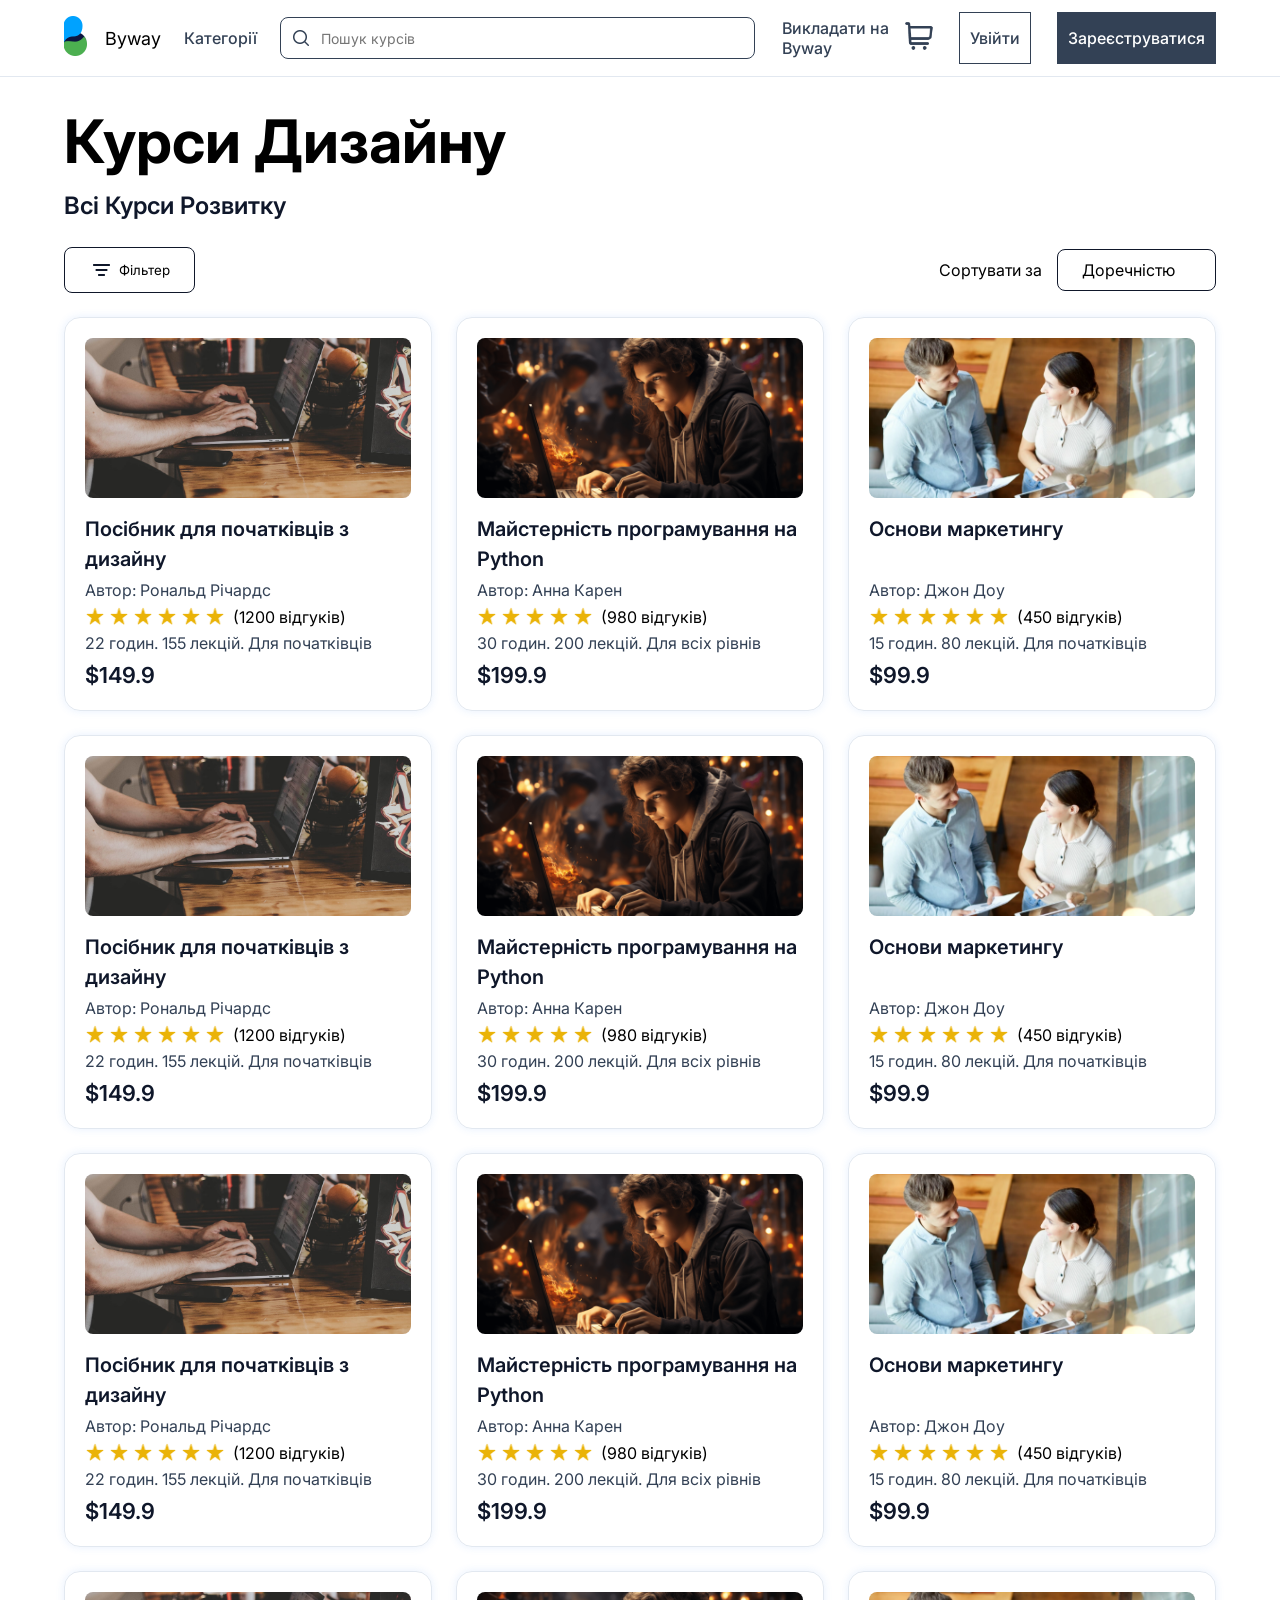
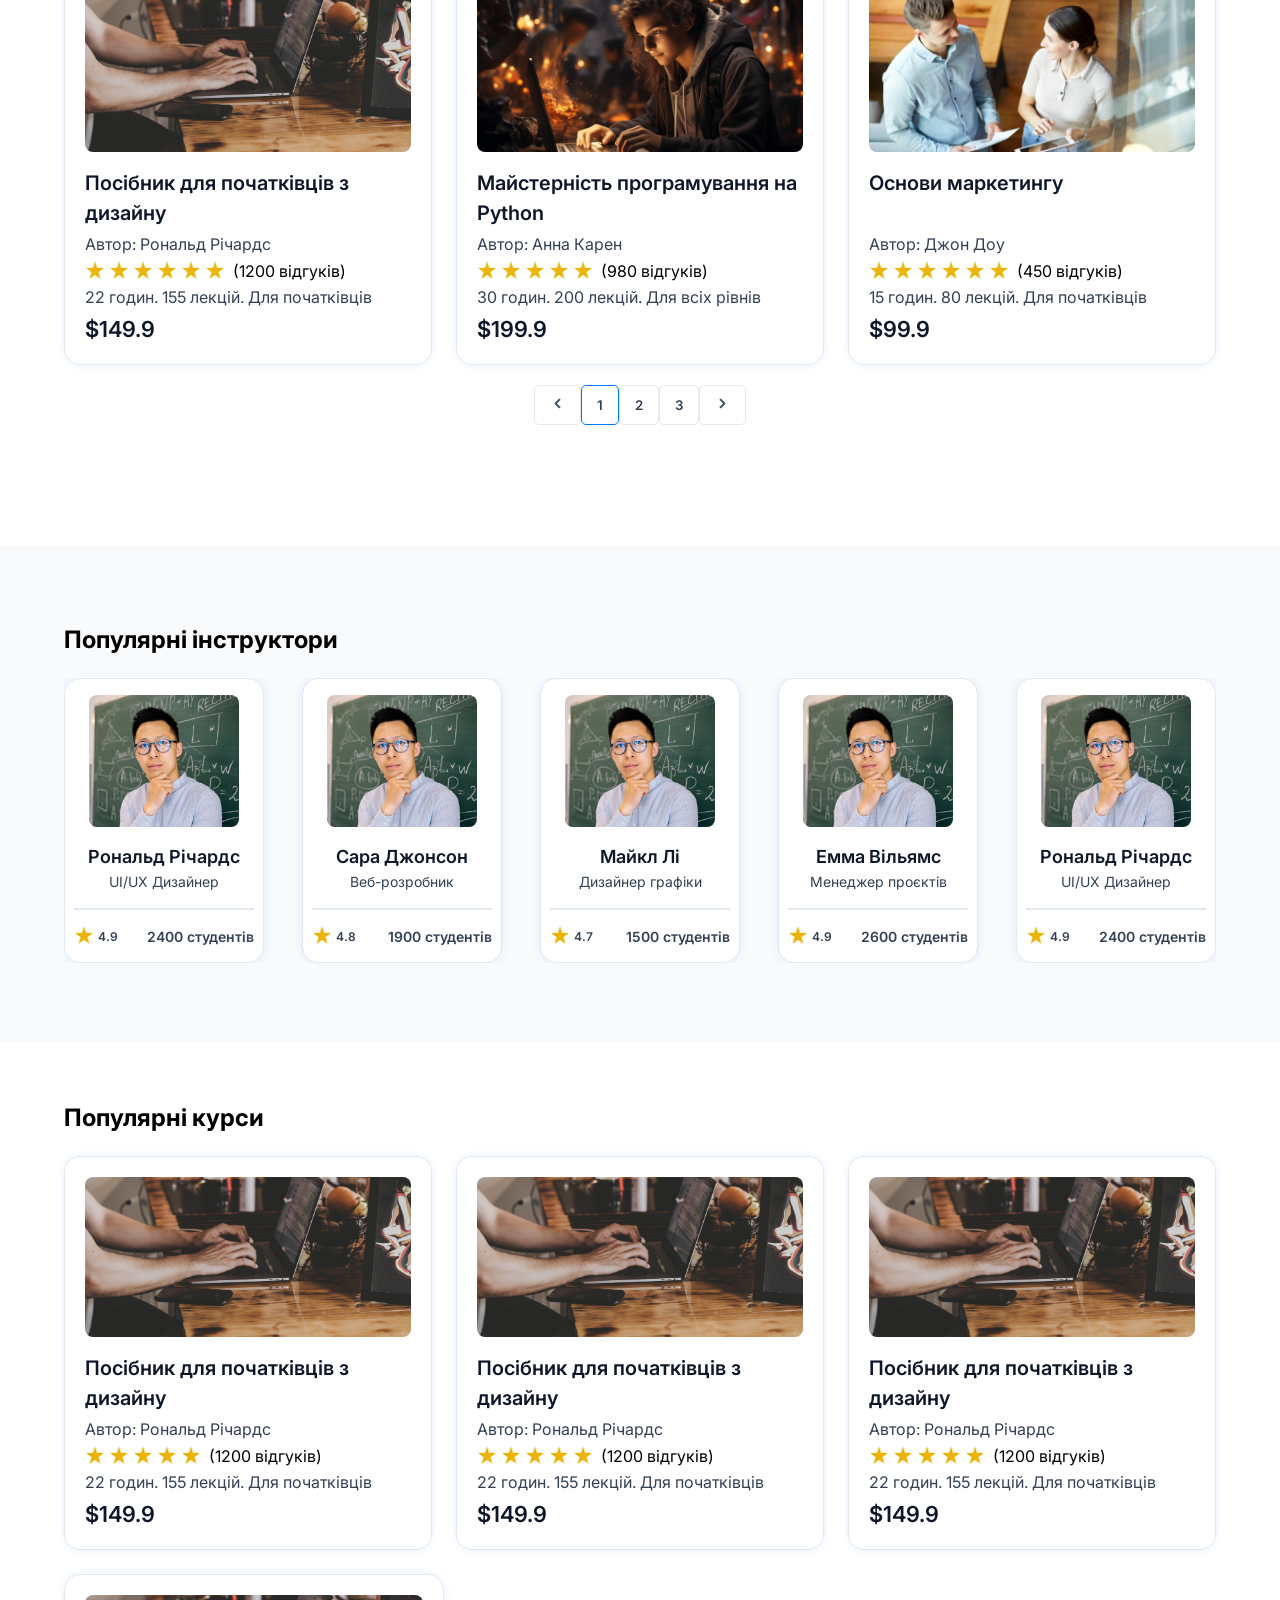
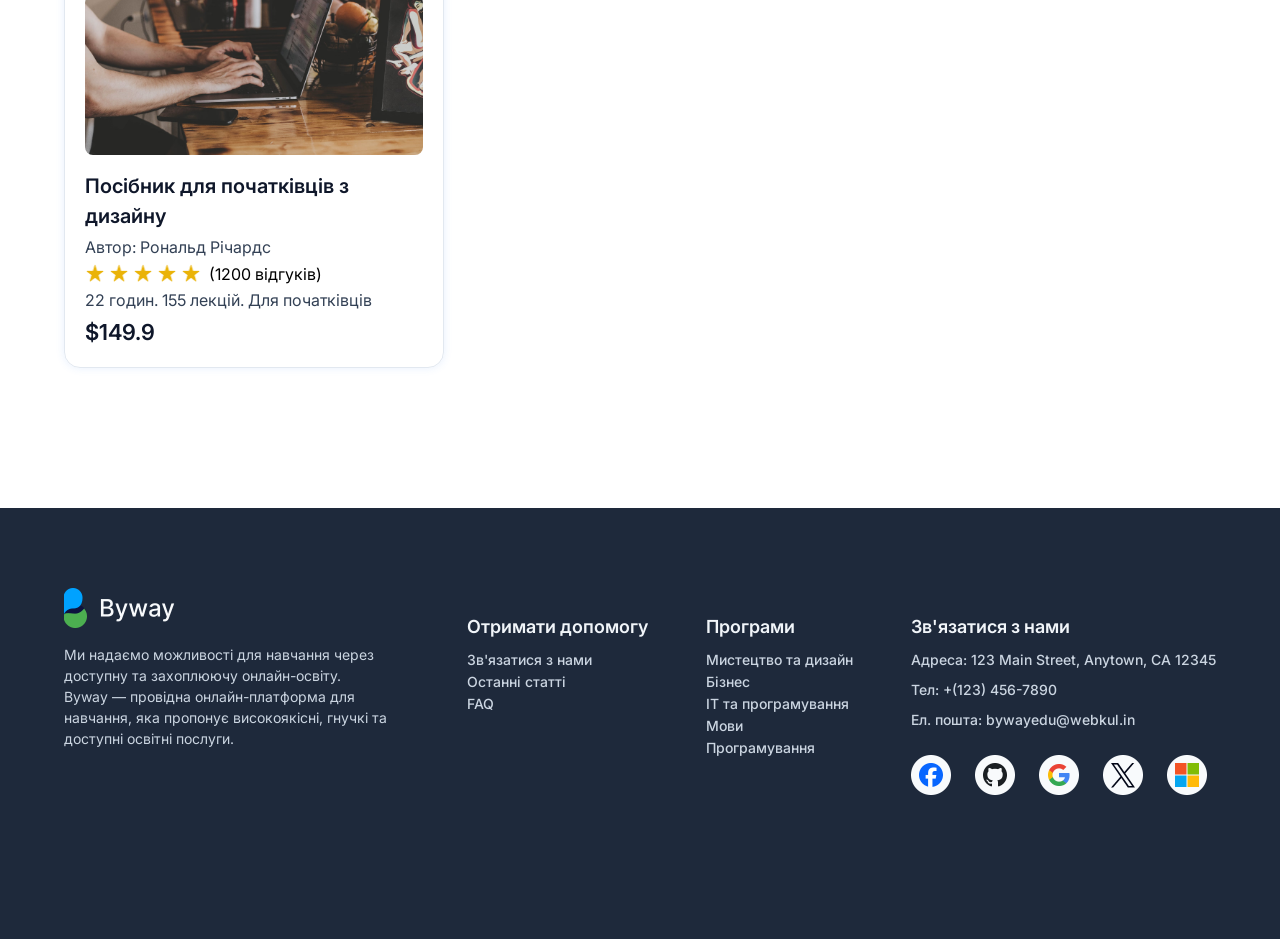
==== category.html @ a03c5f4c "Final" ====
<!DOCTYPE html>
<html lang="uk">
<head>
  <meta charset="UTF-8">
  <meta name="viewport" content="width=device-width, initial-scale=1.0">
  <meta http-equiv="X-UA-Compatible" content="IE=edge">
  <link rel="stylesheet" href="https://fonts.googleapis.com/css2?family=Inter:wght@400;500;600;700&display=swap">
  <link rel="stylesheet" href="style.css">
  <title>Категорії</title>
  <link rel="icon" href="favicon.ico" type="image/x-icon">
</head>
<body>
<header class="header">
  <div class="logo-section">
    <a href="index.html">
      <img class="logo" src="img/logo.png" alt="Логотип Byway">
    </a>
    <span class="brand-name">Byway</span>
  </div>
  <a href="category.html" class="categories-link">Категорії</a>
  <div class="search-bar">
    <img class="magnifying-glass" src="img/search.png" alt="Пошук">
    <form class="form-search" method="get">
      <input
              class="search-bar-input"
              type="text"
              name="query"
              placeholder="Пошук курсів"
              aria-label="Пошук курсів">
    </form>
  </div>
  <div class="group">
    <button class="search-btn" aria-label="Відкрити пошук">
      <img class="search-btn-img" src="img/search.png" alt="Пошук">
    </button>
    <button class="burger-menu" aria-label="Відкрити меню">&#9776;</button>
    <nav class="nav-menu">
      <a href="category.html" class="categories-link">Категорії</a>
      <span class="teach-link">Викладати на Byway</span>
      <div class="user-actions">
        <a class="cart-link">
          <img class="cart-icon" src="img/cart.png" alt="Іконка кошика">
        </a>
        <button class="login-btn" id="logInButton">Увійти</button>
        <button class="signup-btn" id="signUpButton">Зареєструватися</button>
      </div>
    </nav>
  </div>
</header>
<div class="main-container">
  <section class="courses">
    <h1 class="banner-title">Курси Дизайну</h1>
    <h4 class="courses-title">Всі Курси Розвитку</h4>
    <div class="control">
      <button class="filter-button">
        <img src="img/filter.png" alt="Фільтер">
        <span class="curses-button-text">Фільтер</span>
      </button>
      <div class="sort">
        <span class="sort-text">Сортувати за</span>
        <select class="sort-select">
          <option value="relevance">Доречністю</option>
          <option value="price">Ціна</option>
          <option value="popularity">Популярністю</option>
          <option value="rating">Рейтинг</option>
        </select>
      </div>
    </div>
    <div class="courses-block">
      <div class="filter-list filter-list-wrapper hidden">
        <div class="filter-card">
          <button class="filter-card-button">
            <span class="filter-card-text">Рейтинг</span>
            <img src="img/down-chevron.png" alt="стрілка вниз">
          </button>
          <div class="filter-info hidden">
            <div class="stars">
              <img class="star" src="img/star.png" alt="Зірка">
              <img class="star" src="img/star.png" alt="Зірка">
              <img class="star" src="img/star.png" alt="Зірка">
              <img class="star" src="img/star.png" alt="Зірка">
              <img class="star" src="img/star.png" alt="Зірка">
            </div>
            <div class="stars">
              <img class="star" src="img/star.png" alt="Зірка">
              <img class="star" src="img/star.png" alt="Зірка">
              <img class="star" src="img/star.png" alt="Зірка">
              <img class="star" src="img/star.png" alt="Зірка">
              <img class="star" src="img/gstar.png" alt="Зірка">
            </div>
            <div class="stars">
              <img class="star" src="img/star.png" alt="Зірка">
              <img class="star" src="img/star.png" alt="Зірка">
              <img class="star" src="img/star.png" alt="Зірка">
              <img class="star" src="img/gstar.png" alt="Зірка">
              <img class="star" src="img/gstar.png" alt="Зірка">
            </div>
            <div class="stars">
              <img class="star" src="img/star.png" alt="Зірка">
              <img class="star" src="img/star.png" alt="Зірка">
              <img class="star" src="img/gstar.png" alt="Зірка">
              <img class="star" src="img/gstar.png" alt="Зірка">
              <img class="star" src="img/gstar.png" alt="Зірка">
            </div>
            <div class="stars">
              <img class="star" src="img/star.png" alt="Зірка">
              <img class="star" src="img/gstar.png" alt="Зірка">
              <img class="star" src="img/gstar.png" alt="Зірка">
              <img class="star" src="img/gstar.png" alt="Зірка">
              <img class="star" src="img/gstar.png" alt="Зірка">
            </div>
          </div>
        </div>
        <div class="filter-card">
          <button class="filter-card-button">
            <span class="filter-card-text">Кількість лекцій</span>
            <img src="img/down-chevron.png" alt="стрілка вниз">
          </button>
          <div class="filter-info hidden">
            <div class="check-box">
              <input type="checkbox" id="checkbox1" value="1-10">
              <label for="checkbox1">1-10</label>
            </div>
            <div class="check-box">
              <input type="checkbox" id="checkbox2" value="10-15">
              <label for="checkbox2">10-15</label>
            </div>
            <div class="check-box hidden">
              <input type="checkbox" id="checkbox3" value="15-20">
              <label for="checkbox3">15-20</label>
            </div>
            <div class="check-box hidden">
              <input type="checkbox" id="checkbox4" value="20-25">
              <label class="checkbox-text" for="checkbox4">20-25</label>
            </div>
            <button class="see-more-button" aria-label="Переглянути більше лекцій">
              <span class="filter-card-text blue-text">Переглянути більше</span>
              <img src="img/bdown-chevron.png" alt="синя стрілка вниз">
            </button>
          </div>
        </div>
        <div class="filter-card">
          <button class="filter-card-button">
            <span class="filter-card-text">Ціна</span>
            <img src="img/down-chevron.png" alt="стрілка вниз">
          </button>
          <div class="filter-info hidden"></div>
        </div>
        <div class="filter-card">
          <button class="filter-card-button">
            <span class="filter-card-text">Категорія</span>
            <img src="img/down-chevron.png" alt="стрілка вниз">
          </button>
          <div class="filter-info hidden"></div>
        </div>
      </div>
      <div class="courses-pagination">
        <div class="courses-list"></div>
        <div class="pagination">

        </div>
      </div>

    </div>
  </section>
  <section class="top-instructors gray">
    <header class="top-instructors-header">
      <h2 class="top-instructors-title">Популярні інструктори</h2>
    </header>
    <div class="instructors-list"></div>
  </section>
  <section class="top-courses">
    <header class="top-courses-header">
      <h2 class="top-courses-title">Популярні курси</h2>
    </header>
    <div class="courses-list">
      <article class="course-card">
        <img class="course-image" src="img/courses.jpg" alt="Зображення курсу Beginner’s Guide to Design">
        <div class="course-details">
          <h3 class="course-title">Посібник для початківців з дизайну</h3>
          <p class="course-author">Автор: Рональд Річардс</p>
          <div class="course-rating">
            <div class="stars">
              <img class="star" src="img/star.png" alt="Зірка">
              <img class="star" src="img/star.png" alt="Зірка">
              <img class="star" src="img/star.png" alt="Зірка">
              <img class="star" src="img/star.png" alt="Зірка">
              <img class="star" src="img/star.png" alt="Зірка">
            </div>
            <span class="rating-info">(1200 відгуків)</span>
          </div>
          <p class="course-info">22 годин. 155 лекцій. Для початківців</p>
          <p class="course-price">$149.9</p>
        </div>
      </article>
      <article class="course-card">
        <img class="course-image" src="img/courses.jpg" alt="Зображення курсу Beginner’s Guide to Design">
        <div class="course-details">
          <h3 class="course-title">Посібник для початківців з дизайну</h3>
          <p class="course-author">Автор: Рональд Річардс</p>
          <div class="course-rating">
            <div class="stars">
              <img class="star" src="img/star.png" alt="Зірка">
              <img class="star" src="img/star.png" alt="Зірка">
              <img class="star" src="img/star.png" alt="Зірка">
              <img class="star" src="img/star.png" alt="Зірка">
              <img class="star" src="img/star.png" alt="Зірка">
            </div>
            <span class="rating-info">(1200 відгуків)</span>
          </div>
          <p class="course-info">22 годин. 155 лекцій. Для початківців</p>
          <p class="course-price">$149.9</p>
        </div>
      </article>
      <article class="course-card">
        <img class="course-image" src="img/courses.jpg" alt="Зображення курсу Beginner’s Guide to Design">
        <div class="course-details">
          <h3 class="course-title">Посібник для початківців з дизайну</h3>
          <p class="course-author">Автор: Рональд Річардс</p>
          <div class="course-rating">
            <div class="stars">
              <img class="star" src="img/star.png" alt="Зірка">
              <img class="star" src="img/star.png" alt="Зірка">
              <img class="star" src="img/star.png" alt="Зірка">
              <img class="star" src="img/star.png" alt="Зірка">
              <img class="star" src="img/star.png" alt="Зірка">
            </div>
            <span class="rating-info">(1200 відгуків)</span>
          </div>
          <p class="course-info">22 годин. 155 лекцій. Для початківців</p>
          <p class="course-price">$149.9</p>
        </div>
      </article>
      <article class="course-card">
        <img class="course-image" src="img/courses.jpg" alt="Зображення курсу Beginner’s Guide to Design">
        <div class="course-details">
          <h3 class="course-title">Посібник для початківців з дизайну</h3>
          <p class="course-author">Автор: Рональд Річардс</p>
          <div class="course-rating">
            <div class="stars">
              <img class="star" src="img/star.png" alt="Зірка">
              <img class="star" src="img/star.png" alt="Зірка">
              <img class="star" src="img/star.png" alt="Зірка">
              <img class="star" src="img/star.png" alt="Зірка">
              <img class="star" src="img/star.png" alt="Зірка">
            </div>
            <span class="rating-info">(1200 відгуків)</span>
          </div>
          <p class="course-info">22 годин. 155 лекцій. Для початківців</p>
          <p class="course-price">$149.9</p>
        </div>
      </article>
    </div>
  </section>
  <footer class="footer m1">
    <div class="footer-information">
      <div class="footer-byway">
        <img class="footer-logo" src="img/full-logo.png" alt="Логотип сайту">
        <p class="footer-byway-info">Ми надаємо можливості для навчання через доступну та захоплюючу онлайн-освіту.
          <br> Byway — провідна онлайн-платформа для навчання, яка пропонує високоякісні, гнучкі та доступні освітні послуги.</p>
      </div>
      <div class="footer-block">
        <h3 class="footer-title">Отримати допомогу</h3>
        <ul class="footer-info-list">
          <li><a class="footer-info" id="contactLink" style="cursor: pointer">Зв'язатися з нами</a></li>
          <li><a href="#" class="footer-info">Останні статті</a></li>
          <li><a href="#" class="footer-info">FAQ</a></li>
        </ul>
      </div>
      <div class="footer-block">
        <h3 class="footer-title">Програми</h3>
        <ul class="footer-info-list">
          <li><a href="#" class="footer-info">Мистецтво та дизайн</a></li>
          <li><a href="#" class="footer-info">Бізнес</a></li>
          <li><a href="#" class="footer-info">ІТ та програмування</a></li>
          <li><a href="#" class="footer-info">Мови</a></li>
          <li><a href="#" class="footer-info">Програмування</a></li>
        </ul>
      </div>
      <div class="footer-contactus">
        <div class="footer-block">
          <h3 class="footer-title">Зв'язатися з нами</h3>
          <p class="footer-info">Адреса: 123 Main Street, Anytown, CA 12345</p>
          <p class="footer-info">Тел: +(123) 456-7890</p>
          <p class="footer-info">Ел. пошта: <a href="mailto:bywayedu@webkul.in" class="footer-info">bywayedu@webkul.in</a></p>
        </div>
        <div class="footer-social">
          <img class="footer-social-logo" src="img/social-logo.png" alt="Іконки соціальних мереж">
        </div>
      </div>
    </div>
  </footer>
</div>
<div id="contactModal" class="modal">
  <div class="modal-content">
    <div class="modal-title">
      <h2>Зв'язатися з нами</h2>
      <span class="close" id="closeModal">&times;</span>
    </div>
    <form id="contactForm">
      <label for="name">Ім'я:</label>
      <input class="modal-input" type="text" id="name" name="name" required><br>

      <label for="email">Електронна адреса:</label>
      <input class="modal-input" type="email" id="email" name="email" required><br>

      <label for="message">Повідомлення:</label><br>
      <textarea class="modal-input" id="message" name="message" rows="4" required></textarea><br>

      <button type="submit">Відправити</button>
    </form>
  </div>
</div>
<div id="confirmationModal" class="modal">
  <div class="modal-content">
    <div class="modal-title">
      <h2>Ви впевнені, що хочете відправити?</h2>
      <span class="close" id="closeConfirmationModal">&times;</span>
    </div>
    <button id="confirmSend">Так</button>
    <button id="cancelSend">Ні</button>
  </div>
</div>
<div id="closeModalConfirm" class="modal">
  <div class="modal-content">
    <div class="modal-title">
      <h2>Ви впевнені, що хочете закрити це вікно?</h2>
      <span class="close" id="closeCloseModalConfirm">&times;</span>
    </div>
    <button id="confirmClose">Так</button>
    <button id="cancelClose">Ні</button>
  </div>
</div>
<script src="script.js"></script>
<script src="filter.js"></script>
<script src="jsonLoader.js"></script>
<script src="modal.js"></script>
</body>
</html>
---- style.css ----
:root {
    --default-font-family: 'Inter', -apple-system, BlinkMacSystemFont, "Segoe UI", Roboto,
    Ubuntu, "Helvetica Neue", Helvetica, Arial, "PingFang SC",
    "Hiragino Sans GB", "Microsoft Yahei UI", "Microsoft Yahei",
    "Source Han Sans CN", sans-serif;
    --viewport-width: 100vw;
}
* {
    font-family: var(--default-font-family);
}
*,
*::before,
*::after {
    margin: 0;
    padding: 0;
    box-sizing: border-box;
}
.main-container {
    margin: 77px auto 0 auto;
    background: #ffffff;
    display: flex;
    flex-direction: column;
    gap: 60px;
}
.header {
    top: 0;
    position: fixed;
    width: 100%;
    height: 77px;
    display: flex;
    align-items: center;
    padding: 12px 20px;
    background: rgba(255, 255, 255, 0.8);
    backdrop-filter: blur(10px);
    border-bottom: 1px solid #e2e8f0;
    z-index: 998;
}
.search-bar {
    display: none;
    align-items: center;
    gap: 10px;
    padding: 10px;
    border: 1px solid #334155;
    border-radius: 8px;
    flex-grow: 1;
    max-width: 1000px;
    margin-left: 3%;
}
.form-search {
    width: 100%;
}
.search-bar-input {
    width: 100%;
    border: none;
    outline: none;
    background: transparent;
    font-size: 14px;
    color: #334155;
}
.search-btn {
    display: block;
    width: 20px;
    height: 20px;
    border: none;
    cursor: pointer;
    background: transparent;
}
.search-btn-img {
    width: 24px;
    height: 24px;
}
.magnifying-glass {
    width: 20px;
    height: 20px;
}
.logo-section {
    display: flex;
    align-items: center;
    gap: 10px;
}
.logo {
    width: 31px;
    height: 40px;
}
.burger-menu {
    display: inline-block;
    font-size: 24px;
    background: none;
    border: none;
    cursor: pointer;
    color: #334155;
}
.nav-menu {
    display: none;
    flex-direction: column;
    position: absolute;
    top: 60px;
    right: 20px;
    padding: 10px;
    border: 1px solid #ddd;
    width: 290px;
    gap: 10px;
    background: transparent;
}
.nav-menu.active {
    display: flex;
    z-index: 1;
    background: #ffffff;
}
.categories-link, .teach-link, .login-btn, .signup-btn {
    font-size: 14px;
    font-weight: 500;
    color: #334155;
}
.teach-link {
    padding-bottom: 10px;
    border-bottom: 1px solid #e2e8f0;
    cursor: pointer;
}
.categories-link {
    display: none;
    cursor: pointer;
}
.nav-menu .categories-link {
    display: inline;
    font-size: 14px;
    font-weight: 500;
    color: #334155;
}
.user-actions {
    display: flex;
    align-items: center;
    gap: 10px;
    justify-content: center;
}
.cart-icon {
    width: 30px;
    height: 30px;
    cursor: pointer;
}
.login-btn, .signup-btn {
    padding: 15px 10px;
    cursor: pointer;
    text-align: center;
    border: 1px solid #334155;
}
.login-btn {
    background: #ffffff;
}
.signup-btn {
    background: #334155;
    color: #ffffff;
}
.group {
    display: flex;
    align-items: center;
    gap: 12px;
    margin-left: auto;
}
.banner {
    display: none;
}
.stats {
    width: 100%;
    padding: 40px 80px 40px 80px;
    background: #f8fafc;
}
.stat {
    display: flex;
    flex-direction: column;
    align-items: center;
    gap: 6px;
    width: 100%;
}
.stat-title {
    color: #0f172a;
    font-size: 32px;
    font-weight: 600;
    line-height: 42px;
}
.stat-info {
    color: #0f172a;
    font-size: 14px;
    line-height: 21px;
    text-align: center;
}
.line {
    width: 55px;
    border: 2px solid #E2E8F0;
    margin: 40px auto 40px auto;
}
.top-categories, .top-courses, .top-instructors, .top-comments {
    display: flex;
    flex-direction: column;
    gap: 24px;
    margin: 0 5% 0 5%;
}
.top-comments {
    margin: 0 0 0 0;
    padding: 80px 5% 80px 5%;
}
.top-categories-title, .top-instructors-title, .top-courses-title, .top-comments-title {
    display: flex;
    align-items: center;
    justify-content: space-between;
    width: 100%;
}
.top-categories-name {
    color: #0f172a;
    font-size: 24px;
    font-weight: 600;
    line-height: 34px;
}
.categories {
    display: flex;
    align-items: center;
    justify-content: space-between;
    flex-wrap: wrap;
    gap: 12px;
}
.see-all-button {
    width: auto;
    height: 24px;
    padding: 5px 0 0 0;
    color: #3b82f6;
    font-size: 14px;
    font-weight: 500;
    line-height: 22px;
    white-space: nowrap;
    background: white;
    border: none;
    cursor: pointer;
}
.category-card {
    display: flex;
    flex-direction: column;
    align-items: center;
    margin: 0 auto 20px auto;
    padding: 24px 93px 24px 93px;
    max-width: 300px;
    min-width: 160px;
    width: 280px;
    border: 1px solid #e2e8f0;
    border-radius: 16px;
    box-shadow: 0 0 8px 0 rgba(59, 130, 246, 0.12);
    transition: transform 0.3s ease, box-shadow 0.3s ease;
}
.category-card:hover {
    transform: translateY(-5px);
    box-shadow: 0 4px 15px rgba(59, 130, 246, 0.25);
}
.category {
    display: flex;
    flex-direction: column;
    align-items: center;
    gap: 10px;
    width: 100%;
}
.category-group {
    position: relative;
    width: 100px;
    height: 100px;
    z-index: 1;
}
.category-icon {
    position: relative;
    width: 40px;
    height: 40px;
    margin: 30px 0 0 30px;
    z-index: 2;
}
.category-circle {
    position: absolute;
    width: 100px;
    height: 100px;
    top: 0;
    background: #e0f2fe;
    border-radius: 100px;
    z-index: 1;
}
.category-title {
    color: #0f172a;
    font-size: 20px;
    font-weight: 600;
    line-height: 30px;
    white-space: nowrap;
}
.category-info {
    color: #334155;
    font-size: 16px;
    line-height: 26px;
    white-space: nowrap;
}
.course-card {
    flex: 1 1 300px;
    max-width: 380px;
    display: flex;
    flex-direction: column;
    align-items: center;
    width: 298px;
    padding: 16px;
    border: 1px solid #e2e8f0;
    border-radius: 16px;
    box-shadow: 0 0 8px 0 rgba(59, 130, 246, 0.12);
    margin: 0 auto 20px auto;
    transition: transform 0.3s ease, box-shadow 0.3s ease;
}
.course-card:hover {
    transform: translateY(-5px);
    box-shadow: 0 4px 15px rgba(59, 130, 246, 0.25);
}
.courses-list {
    display: flex;
    flex-wrap: wrap;
    justify-content: space-between;
    gap: 24px;
    margin: 0 auto;
    padding: 16px;
    max-width: 100%;
}

.course-image {
    width: 100%;
    height: auto;
    max-height: 160px;
    border-radius: 8px;
    object-fit: cover;
    margin-bottom: 16px;: ;
}
.course-details {
    display: flex;
    flex-direction: column;
    align-items: flex-start;
    gap: 6px;
    text-align: left;
    width: 100%;
}
.course-title {
    color: #0f172a;
    font-size: 18px;
    font-weight: 600;
    line-height: 1.5;
    white-space: normal;
    height: 3em;
}
.course-author {
    color: #334155;
    font-size: 14px;
    line-height: 21px;
}
.course-rating {
    display: flex;
    align-items: center;
    gap: 8px;
}
.stars {
    display: flex;
    gap: 4px;
}
.star {
    width: 20px;
    height: 20px;
}
.ratings-info {
    color: #334155;
    font-size: 12px;
    font-weight: 600;
    line-height: 15px;
}
.course-info {
    color: #334155;
    font-size: 14px;
    line-height: 21px;
}
.course-price {
    color: #0f172a;
    font-size: 20px;
    font-weight: 600;
    line-height: 30px;
}
.instructor-card {
    display: flex;
    flex-direction: column;
    align-items: center;
    flex: 1 1 300px;
    max-width: 200px;
    width: 212px;
    padding: 16px;
    border: 1px solid #e2e8f0;
    border-radius: 16px;
    box-shadow: 0 0 8px 0 rgba(59, 130, 246, 0.12);
    margin: 0 auto;
    transition: transform 0.3s ease, box-shadow 0.3s ease;
    background: #ffffff;
}
.instructor-card:hover {
    transform: translateY(-5px);
    box-shadow: 0 4px 15px rgba(59, 130, 246, 0.25);
}
.instructors-list {
    display: flex;
    flex-wrap: wrap;
    justify-content: space-between;
    gap: 62px;
    max-width: 100%;
    margin: 0 auto;
}
.instructor {
    display: flex;
    flex-direction: column;
    gap: 16px;
    align-items: center;
    width: 100%;
}
.instructor-img {
    width: 100%;
    height: auto;
    border-radius: 8px;
    max-height: 132px;
    object-fit: cover;
    object-position: top;
}
.instructor-info {
    display: flex;
    flex-direction: column;
    align-items: center;
    gap: 12px;
    width: 100%;
}
.instructor-title {
    display: flex;
    flex-direction: column;
    align-items: center;
}
.instructor-name {
    color: #0f172a;
    font-size: 16px;
    font-weight: 600;
    line-height: 24px;
    white-space: nowrap;
}
.instructor-role {
    color: #334155;
    font-size: 12px;
    line-height: 18px;
    white-space: nowrap;
}
.instructor-line {
    width: 100%;
    border: 1px solid #E2E8F0;
}

.instructors-rating {
    display: flex;
    align-items: center;
    justify-content: space-between;
    width: 100%;
}

.instructor-rating {
    display: flex;
    align-items: center;
    gap: 4px;
}

.instructor-students {
    color: #334155;
    font-size: 12px;
    font-weight: 600;
    line-height: 15px;
    white-space: nowrap;
}
.top-comments {
    padding-left: 0;
    padding-right: 0;
    position: relative;
    background: #f8fafc;
    overflow: hidden;
}
.comment-title {
    display: flex;
    justify-content: space-between;
}
.comments-title {
    margin-top: 16px;
    display: flex;
    gap: 24px;
}
.top-comments-name {
    width: 250px;
    font-size: 24px;
    font-weight: 600;
    line-height: 34px;
}
.comments-navigation {
    display: flex;
    gap: 24px;
    margin-top: 16px;
}
.comments-button-left, .comments-button-right {
    display: flex;
    align-items: center;
    justify-content: center;
    height: 40px;
    padding: 10px 20px 10px 20px;
    background: #94a3b8;
    border: none;
    border-radius: 8px;
    cursor: pointer;
}
.left-chevron {
    position: relative;
    width: 24px;
    height: 24px;
}
.right-chevron {
    position: relative;
    width: 24px;
    height: 24px;
}
.comment-header {
    padding: 0 5% 0 5%;
}
.comments-list {
    display: flex;
    align-items: flex-start;
    flex-wrap: nowrap;
    overflow-x: auto;
    scroll-behavior: smooth;
    gap: 16px;
    width: 100%;
}
.comments-list::-webkit-scrollbar {
    display: none;
}
.comment-card {
    display: flex;
    flex-direction: column;
    flex-wrap: nowrap;
    gap: 2px;
    width: 90%;
    max-width: 432px;
    flex-shrink: 0;
    padding: 24px 24px 24px 24px;
    border: 1px solid #e2e8f0;
    border-radius: 16px;
    box-shadow: 0 0 8px 0 rgba(59, 130, 246, 0.12);
    background: #ffffff;
}
.comment-card:first-child {
    margin-left: 5%;
}
.comment-card:last-child {
    margin-right: 5%;
}
.quotes {
    width: 48px;
    height: 48px;
}
.comment-text {
    width: 99%;
    max-width: 384px;
    height: auto;
    font-size: 16px;
    line-height: 26px;
}
.comment-info {
    display: flex;
    align-items: center;
    flex-wrap: nowrap;
    gap: 8px;
}
.customer-img {
    width: 60px;
    height: 60px;
    border-radius: 50%;
}
.customer-info {
    display: flex;
    flex-direction: column;
    flex-wrap: nowrap;
}
.customer-name {
    font-size: 18px;
    font-weight: 600;
    line-height: 29px;
    white-space: nowrap;
}
.customer-role {
    color: #334155;
    font-size: 14px;
    line-height: 21px;
    white-space: nowrap;
}
.last-banners {
    display: flex;
    align-items: center;
    flex-direction: column;
    flex-shrink: 0;
    gap: 60px;
    margin: 0 5% 0 5%;
}
.last-banner {
    width: 100%;
    display: flex;
    align-items: center;
    justify-content: center;
    flex-wrap: wrap;
}
.last-banner-img {
    margin: 5% auto 5% auto;
    width: 90vw;
    height: auto;
    max-height: 400px;
    object-fit: cover;
}
.last-banner-info {
    width: 90vw;
    display: flex;
    flex-direction: column;
    flex-wrap: nowrap;
    gap: 16px;
}
.reverse {
    flex-direction: column-reverse;
}
.last-banner-text {
    display: flex;
    flex-direction: column;
    flex-wrap: nowrap;
    gap: 8px;
}
.last-banner-button {
    display: flex;
    align-items: center;
    justify-content: center;
    flex-wrap: nowrap;
    flex-shrink: 0;
    gap: 6px;
    width: 90vw;
    max-width: 320px;
    height: 48px;
    padding: 10px 24px 10px 24px;
    cursor: pointer;
    background: #020617;
    border: none;
    border-radius: 8px;
}
.last-banner-button-text {
    color: #ffffff;
    font-size: 14px;
    font-weight: 500;
    line-height: 22px;
    white-space: nowrap;
}
.arrow-right {
    width: 24px;
    height: 24px;
}
.last-banner-title {
    font-size: 20px;
    font-weight: 600;
    line-height: 30px;
}
.last-banner-information {
    color: #1d2838;
    font-size: 16px;
    line-height: 26px;
}
.footer {
    background: #1e293b;
    overflow: hidden;
    padding: 80px 5% 140px 5%;
}
.footer-byway {
    display: flex;
    flex-direction: column;
    align-items: flex-start;
    justify-content: center;
    flex-wrap: nowrap;
    gap: 16px;
}
.footer-logo {
    width: 111px;
    height: 40px;
}
.footer-byway-info {
    color: #cbd5e1;
    font-size: 14px;
    line-height: 21px;
}
.footer-block {
    display: flex;
    flex-direction: column;
    align-items: flex-start;
    flex-wrap: nowrap;
    gap: 8px;
    margin-top: 24px;
}
.footer-title {
    color: #f1f5f9;
    font-size: 18px;
    font-weight: 600;
    line-height: 29px;
    white-space: nowrap;
}
.footer-info-list {
    list-style-type: none;
}
a {
    text-decoration: none;
}
.footer-info {
    color: #cbd5e1;
    font-size: 14px;
    font-weight: 500;
    line-height: 22px;
    white-space: nowrap;
}
.footer-contactus {
    display: flex;
    flex-direction: column;
    align-items: flex-start;
    flex-wrap: nowrap;
    gap: 24px;
}
.footer-social-logo {
    width: 296px;
    height: 40px;
}
.signup-img {
    display: none;
}
.registration-form {
    margin: auto 5% auto 5%;
    display: flex;
    flex-direction: column;
}
.form-title {
    display: flex;
    align-items: center;
    justify-content: center;
    color: #0f172a;
    font-weight: 600;
    line-height: 42px;
    margin-bottom: 20px;
    margin-top: 48px;
}
.form-group-title {
    color: #0f172a;
    font-size: 18px;
    font-weight: 600;
    line-height: 29px;
    margin-bottom: 5px;
    white-space: nowrap;
    width: 47%;
}
.form-input {
    display: flex;
    align-items: center;
    width: 100%;
    padding: 16px 16px 16px 16px;
    border: 1px solid #e2e8f0;
    border-radius: 8px;
}
.half {
    width: 47%;
}
.input-group {
    display: flex;
    justify-content: space-between;
}
.form-group {
    margin-bottom: 20px;
}
.submit-button {
    width: 183px;
    margin-bottom: 32px;
}
.social-start {
    display: flex;
    align-items: center;
    gap: 14px;
    margin-bottom: 24px;
}
.social-start-title {
    flex-shrink: 0;
    color: #94a3b8;
    font-size: 14px;
    line-height: 21px;
}
.social-options {
    display: flex;
    gap: 16px;
}
.social-option {
    width: 33%;
    border: 1px solid #b2b5c4;
    border-radius: 8px;
    display: flex;
    align-items: center;
    justify-content: center;
    flex-wrap: nowrap;
    gap: 8px;
    padding: 10px 0 10px 0;
}
.social-icon {
    width: 24px;
    height: 24px;
}
.gray {
    background: #F8FAFC;
    padding: 80px 5%;
    margin: 0;
    overflow: hidden;
}
.m1 {
    margin-top: 80px;
}
.courses {
    display: flex;
    flex-direction: column;
    width: 90%;
    margin: 40px 5%;
    gap: 24px;
}
.courses-title {
    color: #0f172a;
    font-size: 24px;
    font-weight: 600;
    line-height: 34px;
    white-space: nowrap;
}
.control {
    display: flex;
    justify-content: space-between;
    width: 100%;
}
.filter-button {
    display: flex;
    align-items: center;
    justify-content: center;
    flex-wrap: nowrap;
    gap: 6px;
    padding: 10px 24px;
    cursor: pointer;
    background: #ffffff;
    border: 1px solid #0f172a;
    border-radius: 8px;
}
.courses-button-text {
    color: #0f172a;
    font-size: 14px;
    font-weight: 500;
    line-height: 22px;
    white-space: nowrap;
}
.sort {
    display: flex;
    align-items: center;
    flex-wrap: wrap;
    gap: 15px;
    padding-left: 16px;
    width: auto;
    justify-content: right;
}
.courses-block {
    display: flex;
    gap: 40px;
    width: 100%;
}
.filter-card-button {
    display: flex;
    align-items: center;
    justify-content: space-between;
    flex-wrap: nowrap;
    width: 305px;
    padding: 16px;
    background: #ffffff;
    cursor: pointer;
    border: none;
    border-bottom: 1px solid #e2e8f0;
}
.filter-card-text {
    color: #0f172a;
    font-size: 16px;
    font-weight: 500;
    line-height: 26px;
    white-space: nowrap;
}
.filter-info {
    display: flex;
    flex-direction: column;
    flex-wrap: nowrap;
    gap: 16px;
    padding: 8px 16px;
    overflow: hidden;
    transition: max-height 0.3s ease-out;
}
.see-more-button {
    display: flex;
    align-items: center;
    flex-wrap: nowrap;
    gap: 6px;
    width: 100%;
    padding: 10px 0;
    border-radius: 8px;
    background: #ffffff;
    border: none;
}
.blue-text {
    color: #2563EB;
}
.check-box {
    display: flex;
    flex-wrap: nowrap;
    gap: 12px;
}
.checkbox {
    width: 24px;
    height: 24px;
}
.checkbox-text {
    color: #0f172a;
    font-size: 16px;
    line-height: 26px;
}
.filter-list-wrapper {
    transition: transform 0.3s ease;
    transform: translateX(0);
}

.filter-list-wrapper.hidden {
    transform: translateX(-100%);
}
.sort-dropdown {
    position: absolute;
    top: 100%;
    left: 0;
    background: #fff;
    border: 1px solid #ccc;
    border-radius: 4px;
    box-shadow: 0 4px 6px rgba(0, 0, 0, 0.1);
    display: none;
    z-index: 10;
}
.sort-dropdown.open {
    display: block;
}
.sort-dropdown-item {
    padding: 8px 12px;
    cursor: pointer;
}
.sort-dropdown-item:hover {
    background-color: #f0f0f0;
}
.sort-select {
    padding: 10px 24px;
    font-size: 16px;
    border: 1px solid #0f172a;
    border-radius: 8px;
    background-color: #fff;
    appearance: none;
    cursor: pointer;
}
.sort-select:focus {
    outline: 2px solid #007bff;
}
.sort-select option {
    padding: 8px 12px;
}
.sort {
    position: relative;
}
.sort-select {
    box-sizing: border-box;
}
.hidden { display: none; }
.pagination {
    display: flex;
    justify-content: center;
    margin: 20px 0;
}

.pagination button {
    background: #ffffff;
    color: #334155;
    border: 1px solid #E2E8F0;
    border-radius: 5px;
    padding: 10px 15px;
    cursor: pointer;
    font-weight: 600;
}

.pagination button.disabled {
    background: #ffffff;
    border: 1px solid #007bff;
}
.jcsb {
    justify-content: flex-start;
}
.modal {
    display: none;
    position: fixed;
    z-index: 1;
    left: 0;
    top: 100px;
    width: 100%;
    height: 100%;
    background-color: rgba(0, 0, 0, 0.4);
}

.modal-content {
    background-color: #fff;
    margin: 15% auto;
    padding: 20px;
    border: 1px solid #888;
    width: 80%;
    max-width: 400px;
}
.close {
    color: #aaa;
    font-size: 28px;
    font-weight: bold;
}
.close:hover,
.close:focus {
    color: black;
    text-decoration: none;
    cursor: pointer;
}
.modal button {
    width: 100%;
    padding: 10px;
    margin: 10px auto;
    cursor: pointer;
    background: #ffffff;
    border: 1px solid gray;
    border-radius: 8px;
}
.modal-input {
    width: 100%;
    margin-bottom: 10px;
}
.modal-title {
    display: flex;
    align-items: center;
    justify-content: space-between;
}
@media (min-width: 817px) {
    .hidden { display: none; }
    .teach-link, .categories-link, .login-btn, .signup-btn {
        font-size: 16px;
    }
    .categories-link {
        margin-left: 2%;
        margin-right: 2%;
        display: inline-block;
    }
    .nav-menu .categories-link {
        display: none;
    }
    .teach-link {
        margin-left: 3%;
        padding-bottom: 0;
        border-bottom: 0;
    }
    .group {
        margin-left: 0;
        width: 33%;
    }
    .search-bar {
        display: flex;
        font-size: 16px;
        margin-left: 0;
    }
    .search-btn {
        display: none;
    }
    .user-actions {
        margin-left: auto;
        gap: calc(var(--viewport-width) * 0.02);
    }
    .burger-menu {
        display: none;
    }
    .nav-menu {
        display: flex;
        position: static;
        flex-direction: row;
        align-items: center;
        padding: 0;
        box-shadow: none;
        border: none;
        margin-left: 3%;
        width: 100%;
    }
    .header {
        padding-left: 5%;
        padding-right: 5%;
        font-size: 18px;
    }
    .banner {
        display: block;
        position: relative;
        height: 600px;
        margin: 0 5% 0 5%;
    }
    .banner-block {
        display: flex;
        flex-direction: column;
        gap: 24px;
        position: absolute;
        top: 50%;
        transform: translate(0, -50%);
    }
    .banner-info {
        display: flex;
        flex-direction: column;
        gap: 20px;
        font-size: 18px;
    }
    .banner-title {
        width: 640px;
        font-size: 60px;
        font-weight: 700;
        line-height: 48px;
    }
    .banner-text {
        width: 592px;
        color: #334155;
        line-height: 26px;
    }
    .banner-button {
        width: 320px;
        padding: 20px 24px 20px 24px;
        cursor: pointer;
        background: #3b82f6;
        border: none;
        border-radius: 8px;
    }
    .button-text {
        color: #ffffff;
        font-size: 20px;
        font-weight: 200;
        line-height: 22px;
        white-space: nowrap;
    }
    .banner-images {
        position: absolute;
        top: 80px;
        left: 60%;
    }
    .circle {
        position: absolute;
        border-radius: 50%;

    }
    .blue {
        width: 217px;
        height: 217px;
        background: #60A5FA;
        left: 240px;
        z-index: 1;
        overflow: hidden;
    }
    .blue img, .red img, .yellow img {
        position: absolute;
        width: 100%;
        height: auto;
        top: 45%;
        left: 50%;
        transform: translate(-50%, -50%);
        z-index: 1;
    }
    .red img {
        top: 25%;
        left: 45%;
    }
    .yellow img {
        top: 50%;
        transform: translate(-50%, -50%) scaleX(-1);
    }
    .student-blue-top {
        position: absolute;
        width: 217px;
        height: auto;
        top: -45px;
        left: 240px;
        z-index: 3;
        clip-path: polygon(0 0, 100% 0, 100% 50%, 0 50%);
    }
    .red {
        background: #F87171;
        width: 205px;
        height: 205px;
        top: 145px;
        left: 20px;
        z-index: 1;
        overflow: hidden;
    }
    .student-red-top {
        position: absolute;
        width: 205px;
        height: auto;
        top: 43px;
        left: 10px;
        z-index: 3;
        clip-path: polygon(0 10%, 100% 0, 100% 50%, 0 50%);
    }
    .yellow {
        background: #FACC15;
        width: 222px;
        height: 222px;
        top: 265px;
        left: 250px;
        z-index: 1;
        overflow: hidden;
    }
    .student-yellow-top {
        position: absolute;
        width: 222px;
        height: auto;
        top: 253px;
        left: 250px;
        z-index: 3;
        clip-path: polygon(0 0, 100% 0, 100% 50%, 0 50%);
        transform: scaleX(-1);
    }
    .circle-border {
        position: absolute;
        border-radius: 50%;
        border: 1px solid #CBD5E1;
        clip-path: polygon(50% 0, 100% 0, 100% 100%, 50% 100%);
        z-index: 1;
    }
    .blue-border {
        width: 255px;
        height: 255px;
        top: -20px;
        left: 220px;
        rotate: -15deg;
    }
    .red-border {
        width: 242px;
        height: 242px;
        top: 130px;
        left: 0;
        rotate: 85deg;
    }
    .yellow-border{
        width: 262px;
        height: 262px;
        top: 245px;
        left: 230px;
        rotate: 25deg;
        clip-path: polygon(65% 0, 100% 0, 100% 100%, 65% 100%);
    }
    .dark {
        background: #0F172A;
        width: 35px;
        height: 35px;
        top: 225px;
        left: 265px;
    }
    .square {
        position: absolute;
        width: 13px;
        height: 13px;
        top: 236px;
        left: 276px;
        background: #ffffff;
        rotate: 45deg;
        z-index: 2;
    }
    .decor1, .decor2 {
        width: 68px;
        height: 92px;
    }
    .decor1 {
        position: absolute;
        top: 150px;
        rotate: 100deg;
    }
    .decor2 {
        position: absolute;
        top: 4px;
        left: 205px;
    }
    .banner-container {
        position: absolute;
        background: #ffffff;
        width: 167px;
        height: 114px;
        top: 370px;
        left: 170px;
        border-radius: 8px;
        box-shadow: 0 4px 16px 0 rgba(0, 0, 0, 0.12);
        z-index: 4;
    }
    .students-img {
        width: 140px;
        height: 40px;
        margin: 12px 0 0 12px;
    }
    .join-community {
        display: flex;
        margin: 10px 0 0 12px;
        color: #0F172A;
        font-size: 12px;
        font-weight: 600;
        line-height: 14px;
    }
    .student {
        position: absolute;
        width: 40px;
        height: 40px;
        border-radius: 50%;
        background-size: cover;
    }
    .two {
        left: 37px;
    }
    .three {
        left: 62px;
    }
    .four {
        left: 87px;
    }
    .five {
        left: 112px;
    }
    .stats {
        display: flex;
    }
    .line {
        width: 0;
        height: 55px;
        margin: auto 40px auto 40px;
    }
    section header {
        display: flex;
    }
    .top-categories {

    }
    .categories {
        width: 100%;
        gap: 48px;
        padding: 5px 0;
        flex-wrap: nowrap;
    }
    .category-card {
        margin: 0 0 0 0;
        width: 22.5vw;
    }
    .courses-list {
        margin: 0;
        padding: 0;
    }
    .course-card {
        width: 320px;
        padding: 20px;
        margin: 0;
    }
    .course-image {
        height: 180px;
    }
    .course-title {
        font-size: 20px;
    }
    .course-author {
        font-size: 16px;
    }
    .course-info {
        font-size: 16px;
    }
    .course-price {
        font-size: 22px;
    }
    .instructors-list {
        gap: 30px;
        margin: 0;
        max-height: 290px;
        overflow: hidden;
    }
    .hidden-m {
        display: flex;
    }
    .instructor-card {
        margin: 0 0 0 0;
    }
    .instructor-img {
        width: 150px;
    }
    .instructor-info {
        gap: 16px;
    }
    .instructor-name {
        font-size: 18px;
        line-height: 28px;
    }
    .instructor-role {
        font-size: 14px;
        line-height: 21px;
    }
    .instructor-line {
        width: 180px;
    }
    .instructors-rating {
        width: 180px;
    }
    .instructor-students {
        font-size: 14px;
    }
    .comments {
        overflow-x: hidden;
    }
    .comment-card {
        width: 432px;
        margin-left: 0;
    }
    .last-banner {
        display: flex;
        align-items: center;
        justify-content: space-between;
        padding: 0 5% 0 5%;
    }
    .last-banner-info {
        margin: 0 0 0 0;
        width: 40%;
    }
    .last-banner-title {
        white-space: nowrap;
    }
    .last-banner-img {
        max-height: fit-content;
        width: 30vw;
        height: auto;
        margin: 0 48px 0 0;
        max-width: 480px;
    }
    .last-banner-button {
        width: 320px;
    }
    .reverse {
        flex-direction: row;
    }
    .footer-information {
        display: flex;
        flex-direction: row;
        align-items: flex-start;
        flex-wrap: wrap;
        justify-content: space-between;
        overflow: auto;
        gap: 16px;
    }
    .footer-byway {
        width: 30%;
    }
    .signup {
        flex-direction: row;
        gap: 0;
    }
    .line-form {
        width: 100%;
    }
    .signup-img {
        display: flex;
        max-width: 45%;
        width: auto;
        height: calc(100vh - 77px);
        flex: 1 1;
    }
    .form-title {
        margin-top: 0;
    }
    .registration-form {
        width: 100%;
    }
    .submit-button {
        width: 183px;
        margin-bottom: 32px;
    }
}
@media (max-width: 1330px) {
    .group {
        width: 40%;
    }
}
@media (max-width: 1250px) {
    .banner-title {
        width: 320px;
        font-size: 40px;
    }
    .banner-info {
        gap: 14px;
        font-size: 14px;
    }
    .banner-text {
        width: 450px;
    }
    .banner-button {
        width: 240px;
        padding: 10px 24px 10px 24px;
    }
    .button-text {
        font-size: 14px;
    }
}
@media (max-width: 1075px) {
    .group {
        width: 45%;
    }
    .teach-link, .categories-link, .login-btn, .signup-btn {
        font-size: 14px;
    }
    .cart-icon {
        width: 25px;
        height: 25px;
    }
    .logo {
        width: 30px;
        height: 41px;
    }
    .brand-name {
        font-size: 16px;
    }
    .last-banner-img {
        max-width: 360px;
        height: auto;
    }
    .last-banner-title {
        font-size: 18px;
    }
    .last-banner {
        padding: 0 0 0 0;
    }
}
@media (max-width: 1000px) {
    .categories {
        width: 90%;
        flex-wrap: wrap;
        margin: 0 5% 0 5%;
    }
    .category-card {
        width: 100%;
    }
}
@media (max-width: 865px) {
    .group {
        width: 55%;
    }
}
@media (max-width: 816px) {
    .group {
        width: auto;
    }
}
@media (max-width: 789px) {
    .instructors-list {
        gap: 48px;
    }
}
@media (max-width: 730px) {
.filter-list {
    width: auto;
    position: fixed;
    background: #ffffff;
    z-index: 1000;
    height: 100%;
    overflow-y: auto;
}
    
}
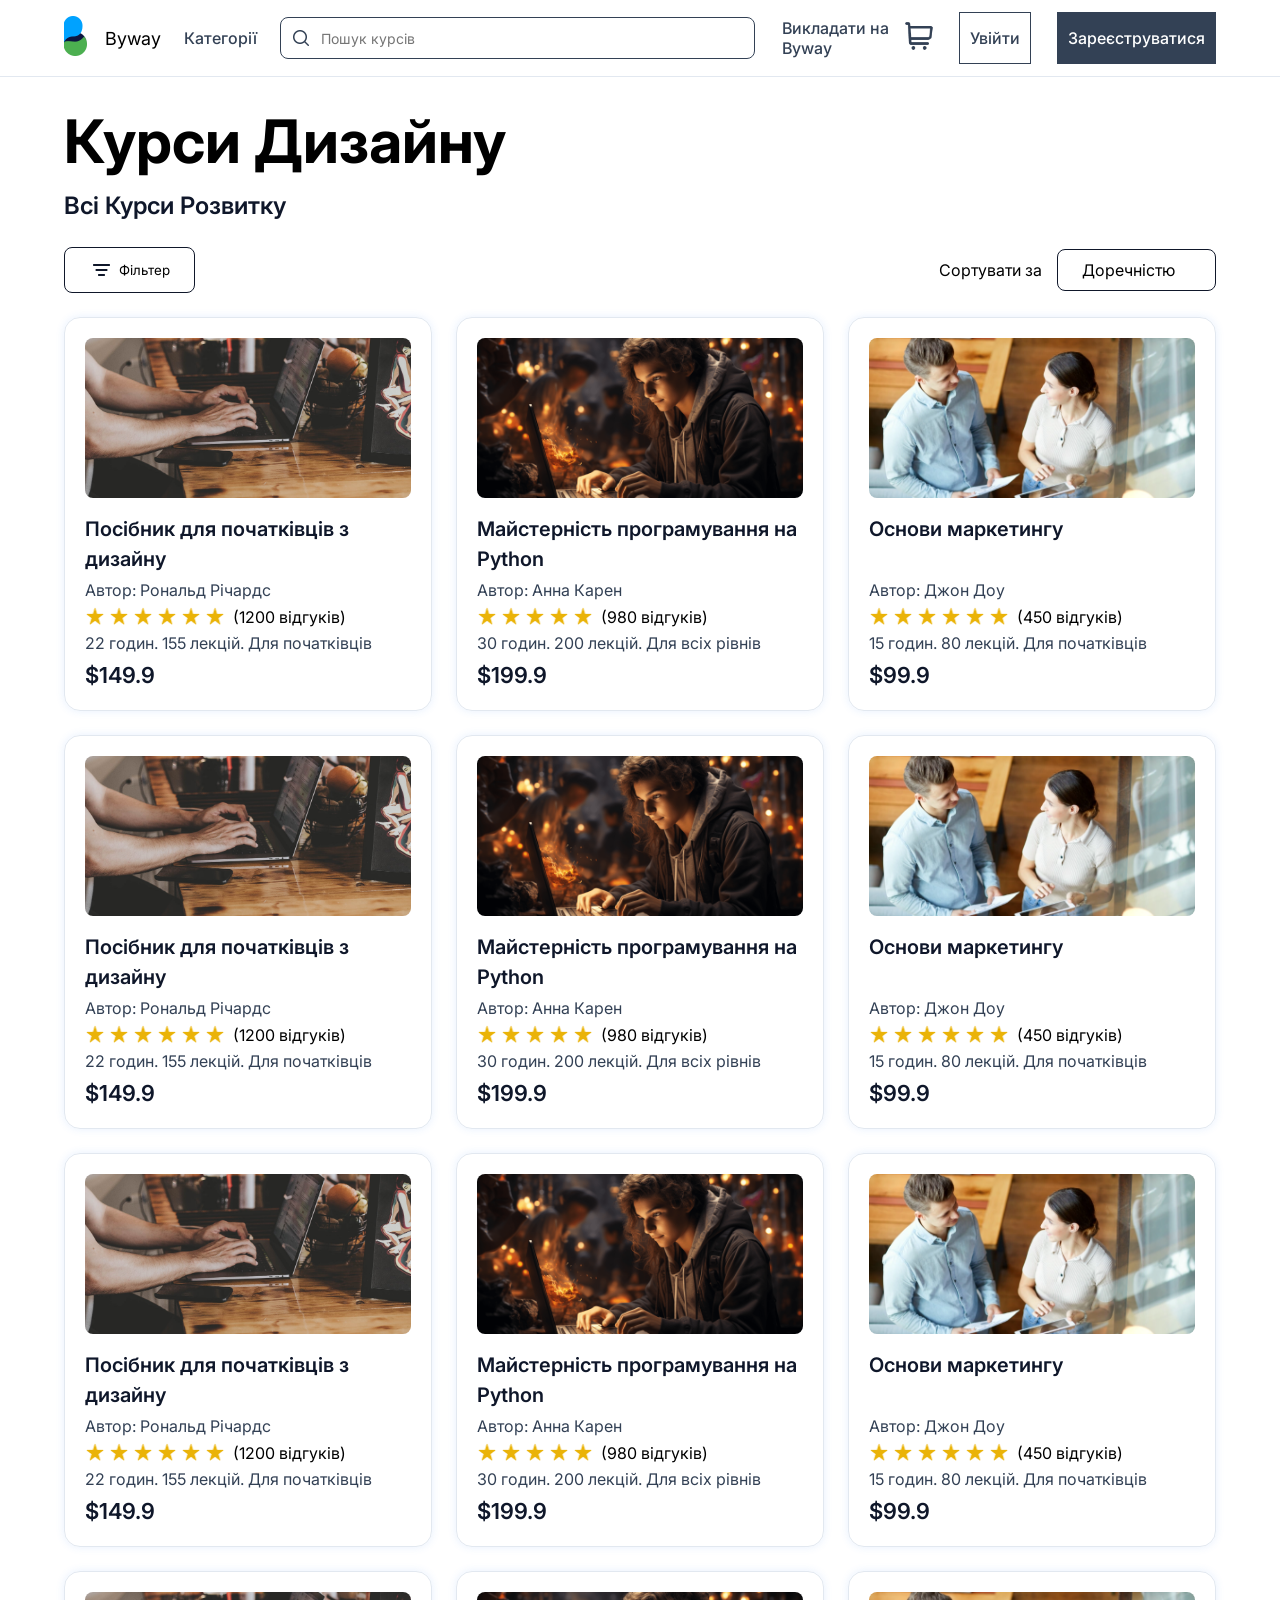
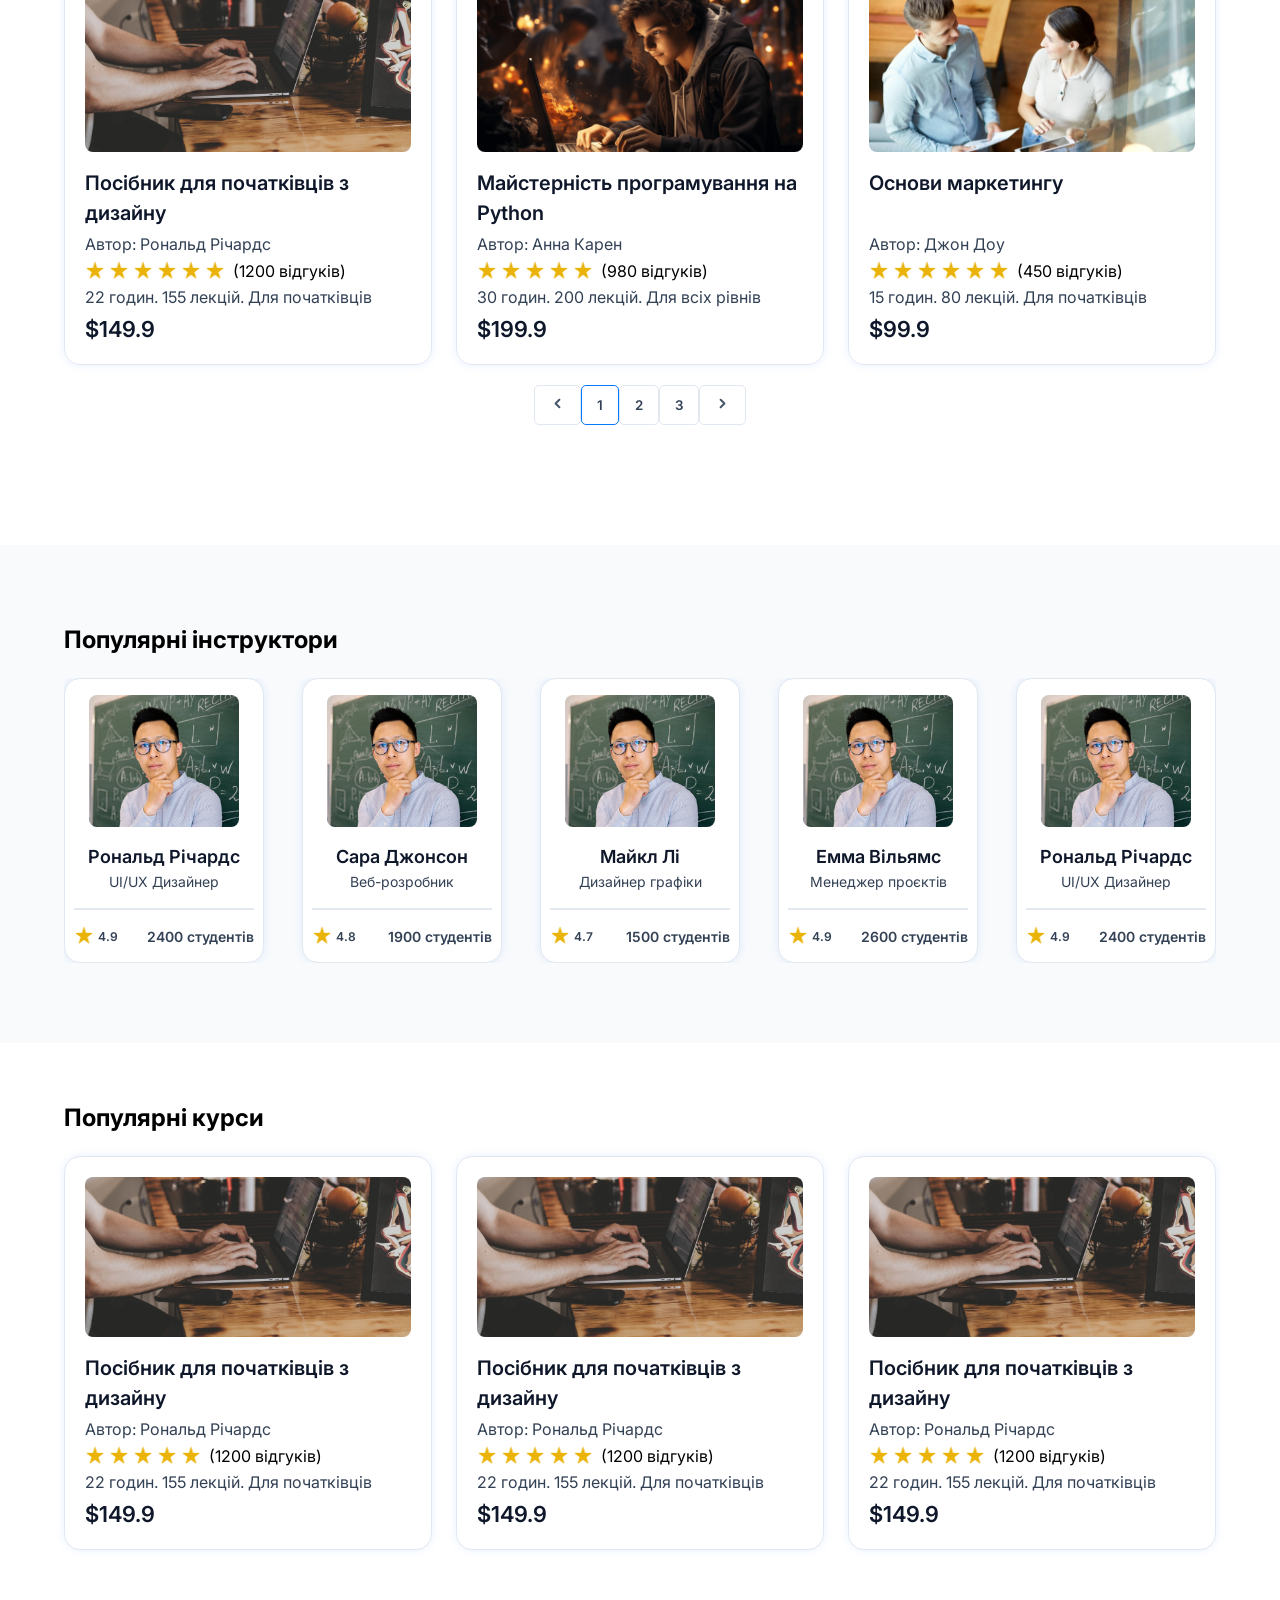
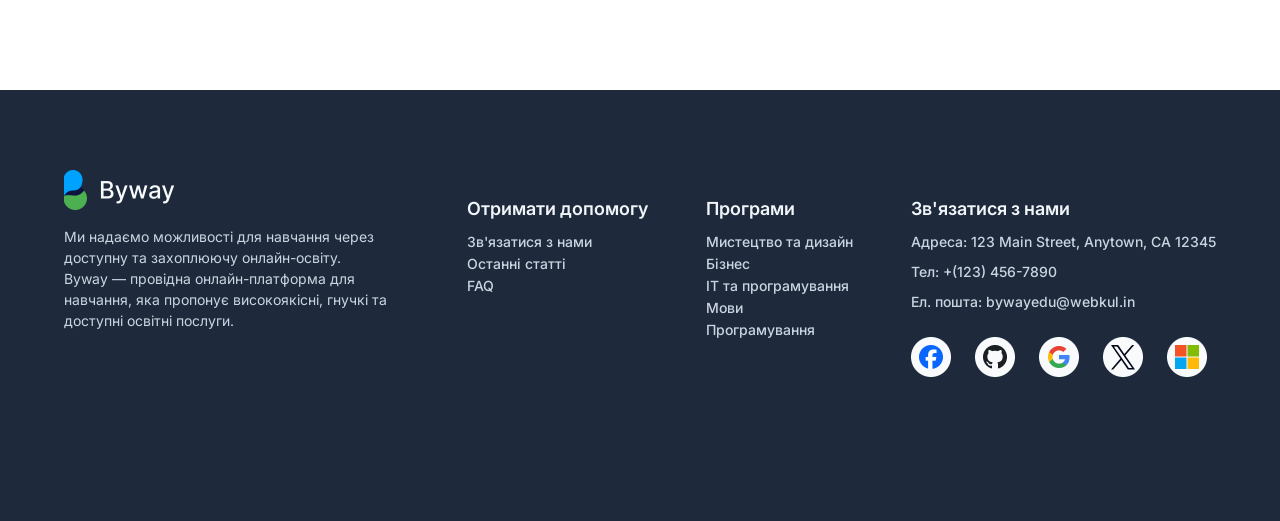
==== commit 55a9c597: "Update category.html" ====
--- a/category.html
+++ b/category.html
@@ -231,25 +231,6 @@
           <p class="course-price">$149.9</p>
         </div>
       </article>
-      <article class="course-card">
-        <img class="course-image" src="img/courses.jpg" alt="Зображення курсу Beginner’s Guide to Design">
-        <div class="course-details">
-          <h3 class="course-title">Посібник для початківців з дизайну</h3>
-          <p class="course-author">Автор: Рональд Річардс</p>
-          <div class="course-rating">
-            <div class="stars">
-              <img class="star" src="img/star.png" alt="Зірка">
-              <img class="star" src="img/star.png" alt="Зірка">
-              <img class="star" src="img/star.png" alt="Зірка">
-              <img class="star" src="img/star.png" alt="Зірка">
-              <img class="star" src="img/star.png" alt="Зірка">
-            </div>
-            <span class="rating-info">(1200 відгуків)</span>
-          </div>
-          <p class="course-info">22 годин. 155 лекцій. Для початківців</p>
-          <p class="course-price">$149.9</p>
-        </div>
-      </article>
     </div>
   </section>
   <footer class="footer m1">
@@ -336,4 +317,4 @@
 <script src="jsonLoader.js"></script>
 <script src="modal.js"></script>
 </body>
-</html>+</html>
